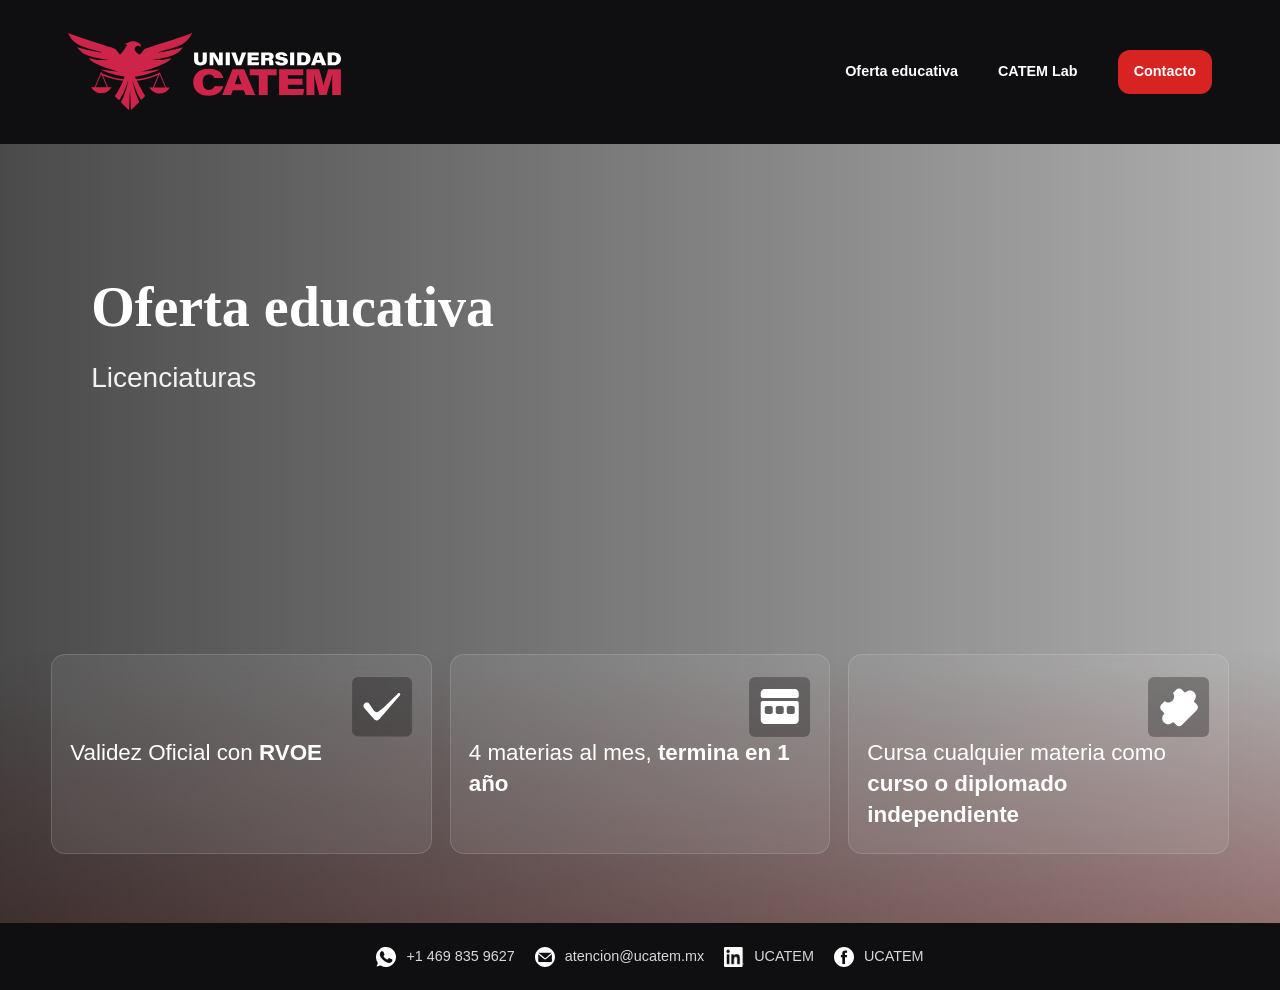
==== oferta-educativa/licenciaturas/index.html @ 05b9f7f0 "crear sistema de componenets en cualqueir view: sistema de webComponents  para acelerar el desarollo" ====
<!doctype html>
<html lang="en">
  <head>
    <meta charset="UTF-8" />
    <meta name="viewport" content="width=device-width, initial-scale=1.0" />
    <title>Licenciaturas - Oferta Educativa - Universidad Catem</title>

    <link rel="stylesheet" href="/css/of-edu-licenciatura.css" />
    <link rel="stylesheet" href="/css/styles.css" />

    <link rel="preconnect" href="https://fonts.googleapis.com" />
    <link rel="preconnect" href="https://fonts.gstatic.com" crossorigin />
    <link
      href="https://fonts.googleapis.com/css2?family=Lora:ital,wght@0,400..700;1,400..700&family=Source+Sans+3:ital,wght@0,200..900;1,200..900&display=swap"
      rel="stylesheet"
    />
  </head>
  <body>
    <header class="header">
      <navigation-bar></navigation-bar>
    </header>

    <section
      class="hero"
      style="
        background: url(../../assets/hero-licenciaturas.png) top center / coverk
          no-repeat;
      "
    >
      <div class="hero-overlay"></div>

      <div class="container hero-content">
        <div class="hero-text col start">
          <h1>Oferta educativa</h1>
          <p>Licenciaturas</p>
        </div>

        <div class="hero-features">
          <div class="feature-card">
            <div class="col">
              <div class="end">
                <img src="/assets/check-white-icon.svg" alt="Computadora" />
              </div>
              <div class="start">
                <p class="card-text">
                  Validez Oficial con
                  <span class="bold">RVOE</span>
                </p>
              </div>
            </div>
          </div>

          <div class="feature-card">
            <div class="col">
              <div class="end">
                <img src="/assets/calendar-icon.svg" alt="chat" />
              </div>
              <div class="start">
                <p class="card-text">
                  4 materias al mes,
                  <span class="bold"> termina en 1 año </span>
                </p>
              </div>
            </div>
          </div>

          <div class="feature-card">
            <div class="col">
              <div class="end">
                <img src="/assets/puzzle-icon.svg" alt="Graduación" />
              </div>
              <div class="start">
                <p class="card-text">
                  Cursa cualquier materia como <br />
                  <span class="bold">curso o diplomado independiente</span>
                </p>
              </div>
            </div>
          </div>
        </div>
      </div>
    </section>

    <section>
      <licenciatura-card
        title="Mercadotecnia con Acentuación
en Investigación y Docencia"
      ></licenciatura-card>
    </section>

    <footer class="footer">
      <footer-component></footer-component>
    </footer>
  </body>

  <script type="module" src="/components/index.js"></script>
</html>
---- css/of-edu-licenciatura.css ----
/* =========================
   HERO
========================= */
.hero {
  position: relative;
  min-height: calc(100vh - 13.4vh);
  display: flex;
  align-items: center;
  overflow: hidden;
}

.hero::after {
  content: "";
  position: absolute;
  inset: 0;
  background:
    linear-gradient(to right, rgba(0, 0, 0, 0.65), rgba(0, 0, 0, 0.18)),
    linear-gradient(to top, rgba(125, 10, 10, 0.38), transparent 35%);
  z-index: 1;
}

.hero-overlay {
  position: absolute;
  inset: 0;
  background: rgba(0, 0, 0, 0.12);
  z-index: 1;
}

.hero-content {
  position: relative;
  z-index: 2;
  display: flex;
  flex-direction: column;
  justify-content: center;
  min-height: 720px;
}

.hero-text {
  max-width: 540px;
  margin-left: 40px;
  margin-right: auto;
  margin-bottom: 90px;
}

.hero-text h1 {
  font-size: 3.5rem;
  line-height: 1.05;
  color: #fff;
  font-family: Georgia, "Times New Roman", serif;
  padding-top: 6.5rem;
  margin-bottom: 20px;
}

.hero-text p {
  color: #f2f2f2;
  font-size: 1.75rem;
}

.hero-features {
  display: grid;
  grid-template-columns: repeat(3, 1fr);
  gap: 18px;
  margin-top: auto;
  padding-bottom: 40px;
}

.feature-card {
  background: rgba(255, 255, 255, 0.08);
  border: 1px solid rgba(255, 255, 255, 0.14);
  backdrop-filter: blur(8px);
  border-radius: 14px;
  padding: 22px 18px;
  min-height: 110px;
  color: #fff;
}

.feature-icon {
  font-size: 1.5rem;
  margin-bottom: 14px;
}

.card-text {
  font-size: 1.4rem;
  line-height: 1.4;
  font-weight: 500;
}
---- css/styles.css ----
/* =========================
   RESET
========================= */
* {
  margin: 0;
  padding: 0;
  box-sizing: border-box;
}

html {
  scroll-behavior: smooth;
}

body {
  font-family: Arial, Helvetica, sans-serif;
  background: #f2f2f2;
  color: #222;
  line-height: 1.6;
}

img {
  max-width: 100%;
  display: block;
}

a {
  text-decoration: none;
  color: inherit;
}

/* =========================
   VARIABLES
========================= */
:root {
  --bg-dark: #0f0f11;
  --bg-card: #1a1a1d;
  --text-light: #ffffff;
  --text-muted: #d0d0d0;
  --primary: #d82323;
  --primary-dark: #a81414;
  --soft-gray: #e8e8e8;
  --border: rgba(255, 255, 255, 0.12);
  --shadow: 0 12px 30px rgba(0, 0, 0, 0.12);
  --radius: 16px;
}

/* =========================
   UTILITIES
========================= */
.start {
  display: flex;
  justify-content: flex-start;
}

.end {
  display: flex;
  align-items: center;
  justify-content: flex-end;
}

.col {
  display: flex;
  flex-direction: column;
}

.row {
  display: flex;
  flex-direction: row;
}

.bold {
  font-weight: bold;
}

.semibold {
  font-weight: 600;
}

.container {
  width: min(1180px, 92%);
  margin: 0 auto;
}

.section {
  padding: 90px 0;
}

.center {
  display: flex;
  justify-content: center;
  align-items: center;
  text-align: center;
}

.section-heading {
  margin-bottom: 50px;
}

.section-heading h2 {
  font-size: 2.2rem;
  line-height: 1.2;
  font-family: Georgia, "Times New Roman", serif;
  margin-bottom: 14px;
  color: #3b312f;
}

.section-heading h2 span {
  color: var(--primary);
}

.section-heading p {
  color: #6d6d6d;
  font-size: 0.98rem;
}

.btn {
  display: inline-block;
  background: var(--primary);
  color: #fff;
  padding: 12px 22px;
  border-radius: 12px;
  font-size: 0.92rem;
  font-weight: 600;
  transition: 0.25s ease;
}

.btn:hover {
  background: var(--primary-dark);
  transform: translateY(-2px);
}

.btn-small {
  padding: 10px 16px;
  font-size: 0.82rem;
}

/* =========================
   HEADER
========================= */

.header {
  background: var(--bg-dark);
  position: sticky;
  top: 0;
  z-index: 1000;
}

.nav {
  display: flex;
  justify-content: space-between;
  padding: 33px 20px;
}

.logo img {
  padding-left: 3rem;
  height: 78px;
  object-fit: contain;
}

.menu {
  display: flex;
  align-items: center;
  gap: 40px;
  padding-right: 3rem;
}

.menu a {
  font-family: "Source Sans Pro", sans-serif;
  font-weight: bold;
  color: #fff;
  font-size: 0.9rem;
  transition: 0.2s ease;
}

.menu a:hover {
  color: #ffb2b2;
}

/* =========================
   FOOTER
========================= */
.footer {
  background: #0f0f11;
  color: #fff;
  padding: 22px 0;
}

.footer-content {
  display: flex;
  justify-content: center;
  align-items: center;
  flex-wrap: wrap;
  font-size: 0.9rem;
  color: #d8d8d8;
}
.footer-content img {
  width: 20px;
  height: 20px;
  margin-left: 20px;
  margin-right: 10px;
}
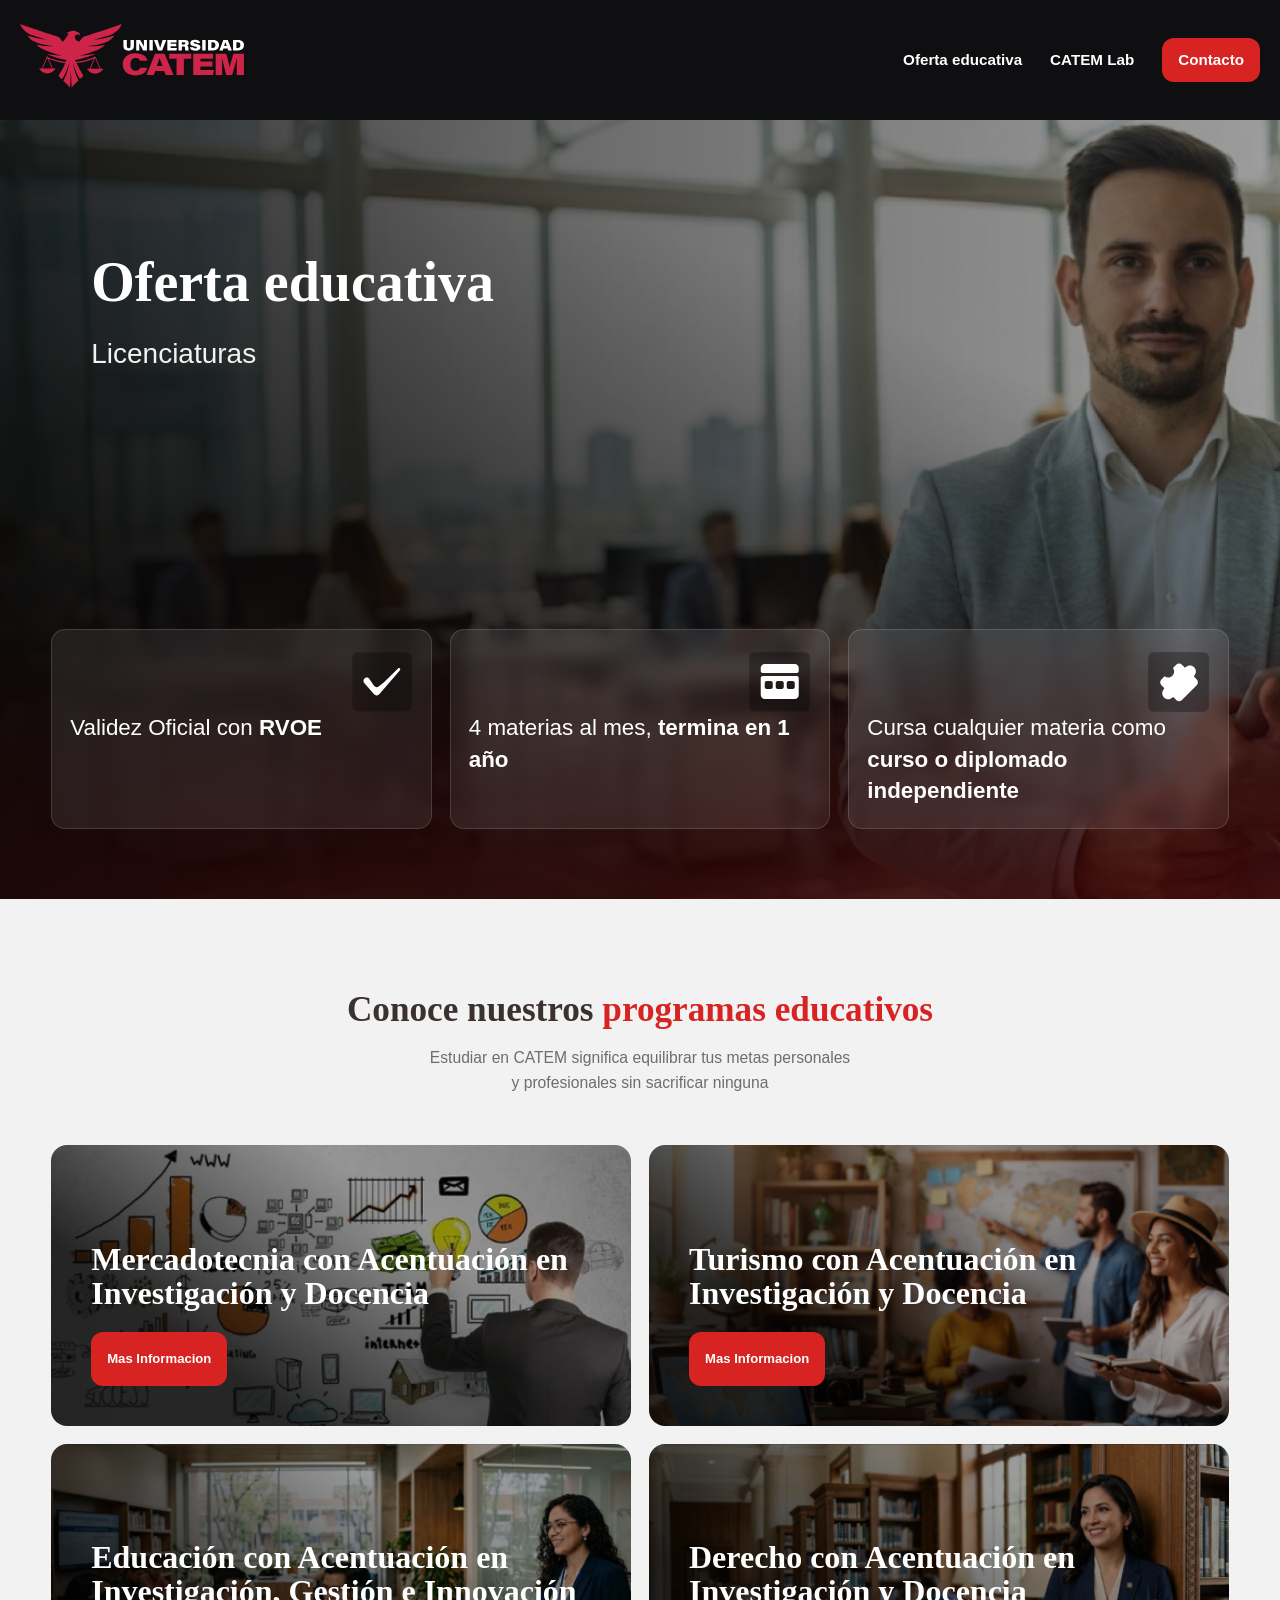
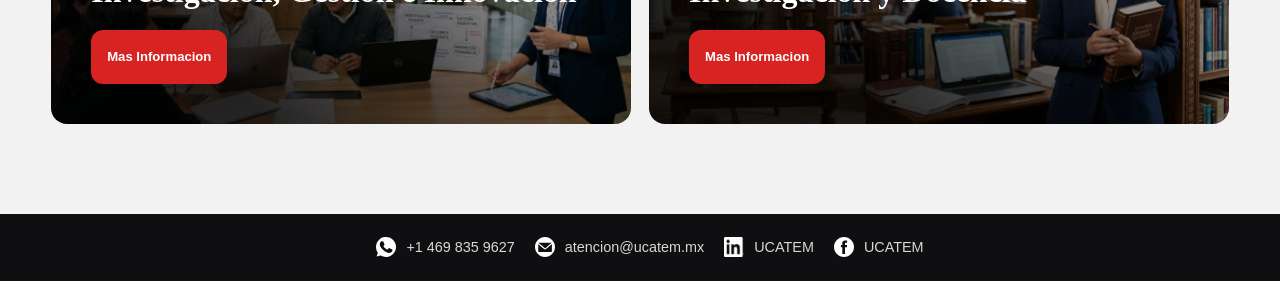
==== commit fcd16f50: "Backup Tue Apr  7 09:02:29 AM CST 2026" ====
--- a/oferta-educativa/licenciaturas/index.html
+++ b/oferta-educativa/licenciaturas/index.html
@@ -5,8 +5,14 @@
     <meta name="viewport" content="width=device-width, initial-scale=1.0" />
     <title>Licenciaturas - Oferta Educativa - Universidad Catem</title>
 
-    <link rel="stylesheet" href="/css/of-edu-licenciatura.css" />
-    <link rel="stylesheet" href="/css/styles.css" />
+    <link
+      rel="icon"
+      type="image/x-icon"
+      href="../.../../../assets/isotipo.svg"
+    />
+
+    <link rel="stylesheet" href="../../css/of-edu-licenciatura.css" />
+    <link rel="stylesheet" href="../../css/styles.css" />
 
     <link rel="preconnect" href="https://fonts.googleapis.com" />
     <link rel="preconnect" href="https://fonts.gstatic.com" crossorigin />
@@ -14,6 +20,17 @@
       href="https://fonts.googleapis.com/css2?family=Lora:ital,wght@0,400..700;1,400..700&family=Source+Sans+3:ital,wght@0,200..900;1,200..900&display=swap"
       rel="stylesheet"
     />
+
+    <meta property="og:title" content="UNIVERSIDAD CATEM" />
+    <meta
+      property="og:description"
+      content="La Universidad de los trabajadores. Estudia donde quieras, cuando quieras."
+    />
+    <meta property="og:image" content="../../assets/imagotipo.svg" />
+    <meta property="og:url" content="https://ucatem.mx/" />
+    <meta property="og:site_name" content="Universidad CATEM" />
+    <meta property="og:locale" content="es_MX" />
+    <meta property="og:type" content="website" />
   </head>
   <body>
     <header class="header">
@@ -23,8 +40,8 @@
     <section
       class="hero"
       style="
-        background: url(../../assets/hero-licenciaturas.png) top center / coverk
-          no-repeat;
+        background: url(&quot;../../assets/hero-licenciaturas.png&quot;) top
+          center / cover no-repeat;
       "
     >
       <div class="hero-overlay"></div>
@@ -39,7 +56,10 @@
           <div class="feature-card">
             <div class="col">
               <div class="end">
-                <img src="/assets/check-white-icon.svg" alt="Computadora" />
+                <img
+                  src="../../assets/check-white-icon.svg"
+                  alt="Computadora"
+                />
               </div>
               <div class="start">
                 <p class="card-text">
@@ -53,7 +73,7 @@
           <div class="feature-card">
             <div class="col">
               <div class="end">
-                <img src="/assets/calendar-icon.svg" alt="chat" />
+                <img src="../../assets/calendar-icon.svg" alt="chat" />
               </div>
               <div class="start">
                 <p class="card-text">
@@ -67,7 +87,7 @@
           <div class="feature-card">
             <div class="col">
               <div class="end">
-                <img src="/assets/puzzle-icon.svg" alt="Graduación" />
+                <img src="../../assets/puzzle-icon.svg" alt="Graduación" />
               </div>
               <div class="start">
                 <p class="card-text">
@@ -81,11 +101,44 @@
       </div>
     </section>
 
-    <section>
-      <licenciatura-card
-        title="Mercadotecnia con Acentuación
-en Investigación y Docencia"
-      ></licenciatura-card>
+    <section class="programs section">
+      <div class="container">
+        <div class="section-heading center col">
+          <h2>Conoce nuestros <span>programas educativos</span></h2>
+          <p>
+            Estudiar en CATEM significa equilibrar tus metas personales<br />
+            y profesionales sin sacrificar ninguna
+          </p>
+        </div>
+
+        <div class="program-grid">
+          <licenciatura-card
+            imagen="../../assets/lic-MAID.png"
+            titulo="Mercadotecnia con Acentuación en Investigación y Docencia"
+            text=""
+            document="../../assets/Universidad CATEM - Portadas para brochure ejem.pdf"
+          ></licenciatura-card>
+          <licenciatura-card
+            imagen="../../assets/lic-TAID.png"
+            titulo="Turismo con Acentuación en Investigación y Docencia"
+            text=""
+            document="../../assets/Universidad CATEM - Portadas para brochure ejem.pdf"
+          ></licenciatura-card>
+
+          <licenciatura-card
+            imagen="../../assets/lic-EAIGI.png"
+            titulo="Educación con Acentuación en Investigación, Gestión e Innovación"
+            text=""
+            document="../../assets/Universidad CATEM - Portadas para brochure ejem.pdf"
+          ></licenciatura-card>
+          <licenciatura-card
+            imagen="../../assets/lic-DAID.png"
+            titulo="Derecho con Acentuación en Investigación y Docencia"
+            text=""
+            document="../../assets/Universidad CATEM - Portadas para brochure ejem.pdf"
+          ></licenciatura-card>
+        </div>
+      </div>
     </section>
 
     <footer class="footer">
@@ -93,5 +146,5 @@
     </footer>
   </body>
 
-  <script type="module" src="/components/index.js"></script>
+  <script type="module" src="../../components/index.js"></script>
 </html>
--- a/css/of-edu-licenciatura.css
+++ b/css/of-edu-licenciatura.css
@@ -72,6 +72,8 @@
   padding: 22px 18px;
   min-height: 110px;
   color: #fff;
+
+  transition: all 0.3s ease;
 }
 
 .feature-icon {
@@ -84,3 +86,68 @@
   line-height: 1.4;
   font-weight: 500;
 }
+
+.feature-card:hover {
+  background: rgba(255, 255, 255, 0.15);
+  border-color: rgba(255, 255, 255, 0.2);
+  scale: 1.01;
+  border-radius: 5px;
+}
+
+/* =========================
+   PROGRAMS
+========================= */
+.program-grid {
+  display: grid;
+  grid-template-columns: repeat(2, 1fr);
+  gap: 18px;
+}
+
+.program-card {
+  position: relative;
+  aspect-ratio: 631 / 305;
+  min-height: 0;
+  border-radius: 16px;
+  overflow: hidden;
+  background-size: cover;
+  background-position: center;
+}
+
+.program-overlay {
+  position: absolute;
+  inset: 0;
+  background: linear-gradient(
+    to right,
+    rgba(0, 0, 0, 0.78),
+    rgba(0, 0, 0, 0.24)
+  );
+}
+
+.program-content {
+  position: relative;
+  z-index: 2;
+  color: #fff;
+  height: 100%;
+  display: flex;
+  flex-direction: column;
+  justify-content: flex-end; /* Lo mantiene abajo */
+  padding: 40px; /* Un padding uniforme y más grande en todos los lados */
+}
+
+.program-content h3 {
+  font-size: 2rem;
+  font-family: Georgia, "Times New Roman", serif;
+  margin-bottom: 8px;
+}
+
+.program-content p {
+  color: #dddddd;
+  margin-bottom: 14px;
+  font-size: 0.92rem;
+  max-width: 260px;
+}
+
+.program-content .btn {
+  align-self: flex-start;
+  width: fit-content;
+}
